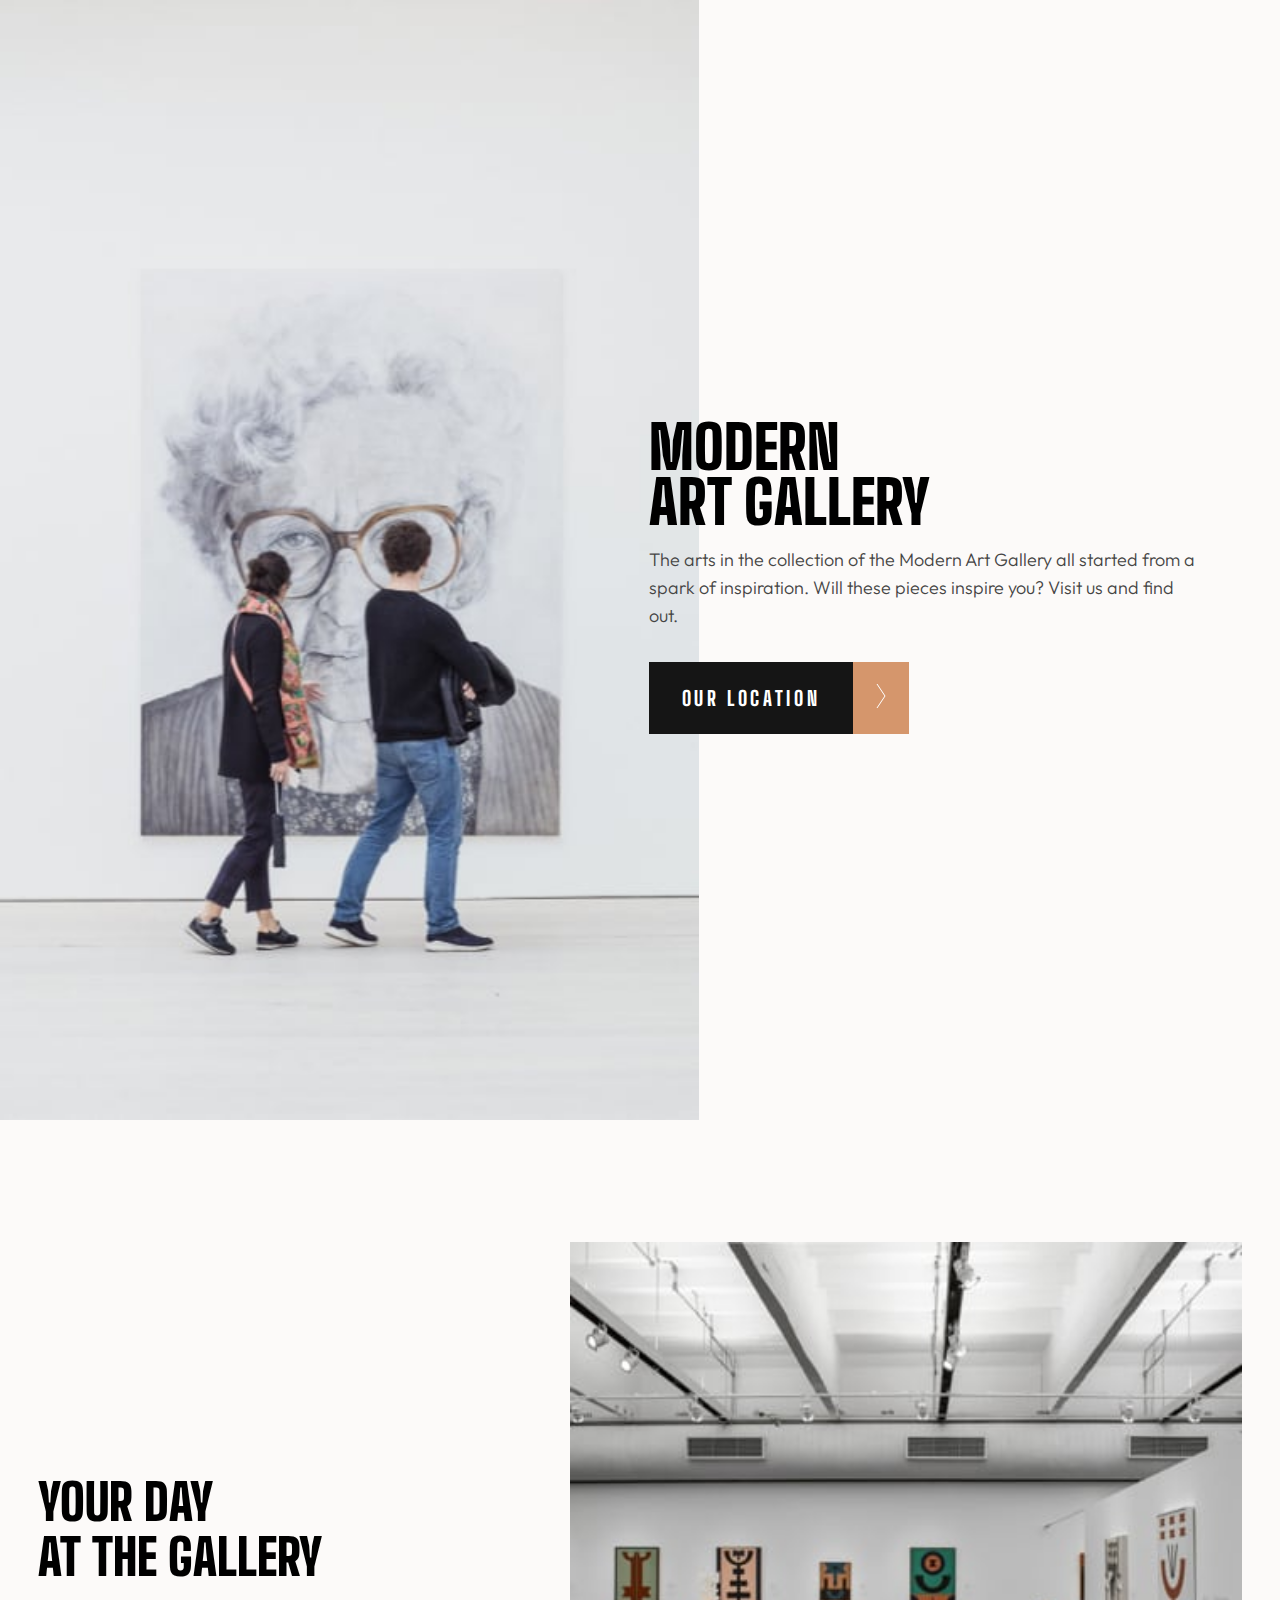
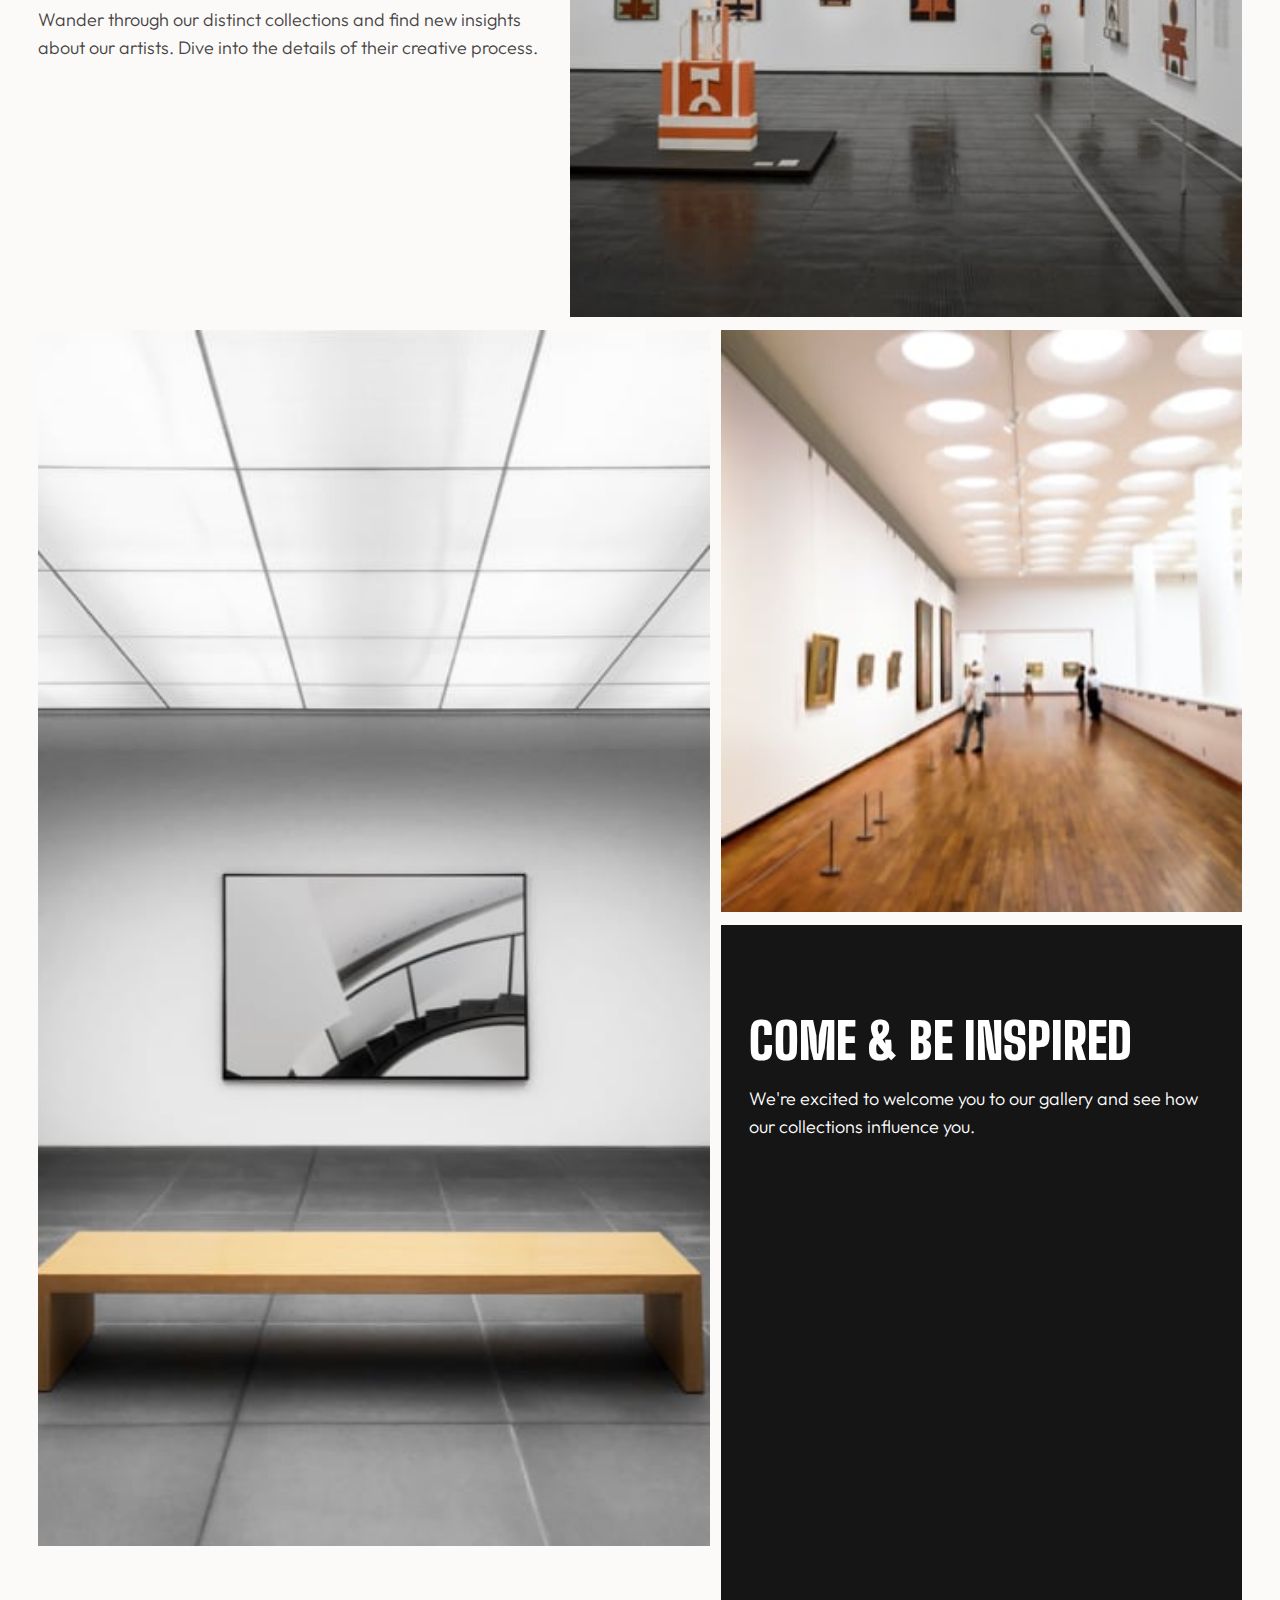
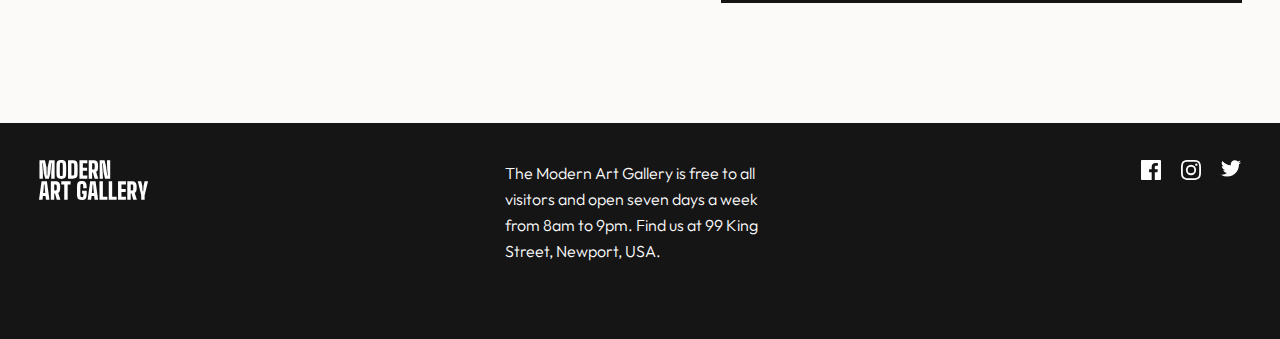
==== index.html @ 454d965f "art gallery" ====
<!DOCTYPE html>
<html lang="en">
<head>
  <meta charset="UTF-8">
  <meta name="viewport" content="width=device-width, initial-scale=1.0">
  <link rel="icon" type="image/png" sizes="32x32" href="./assets/favicon-32x32.png">
  <link rel="stylesheet" href="reset.css">
  <link rel="stylesheet" href="styles.css">
  <link rel="preconnect" href="https://fonts.googleapis.com">
  <link rel="preconnect" href="https://fonts.gstatic.com" crossorigin>
  <link href="https://fonts.googleapis.com/css2?family=Big+Shoulders+Display:wght@900&family=Outfit:wght@300&display=swap" rel="stylesheet">
  <title>Frontend Mentor | Art gallery website</title>
</head>
<body>

  <header>
    <picture>
      <source media="(min-width:1439px)" srcset="./assets/desktop/image-hero.jpg">
      <source media="(min-width:768px)" srcset="./assets/tablet/image-hero.jpg">
      <img src="./assets/mobile/image-hero.jpg" alt="image-hero">
    </picture>
    <div class="starter-div">
      <h1>MODERN <br> ART GALLERY</h1>
      <p>The arts in the collection of the Modern Art Gallery all started from a spark of inspiration. Will these pieces inspire you? Visit us and find out.</p>
      <div class="button-div">
        <a href="location.html">
          <button class="button-big">OUR LOCATION</button>
        </a>
        <a href="location.html">
          <button class="button-small">
            <img src="./assets/icon-arrow-right.svg" alt="icon-arrow-right">
          </button>
        </a>
      </div>
    </div>
  </header>

  <main>
    <div class="container">
          <picture class="grid-1-div">
            <source media="(min-width: 1439px)" srcset="./assets/desktop/image-grid-1.jpg">
            <source media="(min-width: 768px)" srcset="./assets/tablet/image-grid-1.jpg">
            <source srcset="./assets/mobile/image-grid-1.jpg">
            <img src="./assets/mobile/image-grid-1.jpg" alt="gallery">
          </picture>
        <div class="grid-2-div">
          <h1>YOUR DAY <br> AT THE GALLERY</h1>
          <p>Wander through our distinct collections and find new insights about our artists. Dive into the details of their creative process.</p>
        </div>
          <picture class="grid-3-div">
            <source media="(min-width:1439px)" srcset="./assets/desktop/image-grid-2.jpg">
            <source media="(min-width:768px)" srcset="./assets/tablet/image-grid-2.jpg">
            <source srcset="./assets/mobile/image-grid-2.jpg">
            <img src="./assets/mobile/image-grid-2.jpg" alt="image-grid-2">
          </picture>
          <picture class="grid-4-div">
            <source media="(min-width: 1439px)" srcset="./assets/desktop/image-grid-3.jpg">
            <source media="(min-width: 768px)" srcset="./assets/tablet/image-grid-3.jpg">
            <source srcset="./assets/mobile/image-grid-3.jpg">
            <img src="./assets/mobile/image-grid-3.jpg" alt="image-grid-3">
          </picture>
        <div class="grid-5-div inspiration">
          <h1>COME & BE INSPIRED</h1>
          <p>We're excited to welcome you to our gallery and see how our collections influence you.</p>
        </div>
    </div>
  </main>


  <footer>
    <div class="foot-div">
      <img src="./assets/logo-light.svg" alt="logo">
      <p>The Modern Art Gallery is free to all visitors and open seven days a week from 8am to 9pm. Find us at 99 King Street, Newport, USA.</p>
      <div class="soc-media">
      <svg width="20" height="20" xmlns="http://www.w3.org/2000/svg">
        <path d="M18.896 0H1.104C.494 0 0 .494 0 1.104v17.793C0 19.506.494 20 1.104 20h9.58v-7.745H8.076V9.237h2.606V7.01c0-2.583 1.578-3.99 3.883-3.99 1.104 0 2.052.082 2.329.119v2.7h-1.598c-1.254 0-1.496.597-1.496 1.47v1.928h2.989l-.39 3.018h-2.6V20h5.098c.608 0 1.102-.494 1.102-1.104V1.104C20 .494 19.506 0 18.896 0Z" fill="#FFF"/>
      </svg>
      <svg width="20" height="20" xmlns="http://www.w3.org/2000/svg">
        <path d="M10 1.802c2.67 0 2.987.01 4.042.059 2.71.123 3.975 1.409 4.099 4.099.048 1.054.057 1.37.057 4.04 0 2.672-.01 2.988-.057 4.042-.124 2.687-1.387 3.975-4.1 4.099-1.054.048-1.37.058-4.041.058-2.67 0-2.987-.01-4.04-.058-2.718-.124-3.977-1.416-4.1-4.1-.048-1.054-.058-1.37-.058-4.041 0-2.67.01-2.986.058-4.04.124-2.69 1.387-3.977 4.1-4.1 1.054-.048 1.37-.058 4.04-.058ZM10 0C7.284 0 6.944.012 5.877.06 2.246.227.227 2.242.061 5.877.01 6.944 0 7.284 0 10s.012 3.057.06 4.123c.167 3.632 2.182 5.65 5.817 5.817 1.067.048 1.407.06 4.123.06s3.057-.012 4.123-.06c3.629-.167 5.652-2.182 5.816-5.817.05-1.066.061-1.407.061-4.123s-.012-3.056-.06-4.122C19.777 2.249 17.76.228 14.124.06 13.057.01 12.716 0 10 0Zm0 4.865a5.135 5.135 0 1 0 0 10.27 5.135 5.135 0 0 0 0-10.27Zm0 8.468a3.333 3.333 0 1 1 0-6.666 3.333 3.333 0 0 1 0 6.666Zm5.338-9.87a1.2 1.2 0 1 0 0 2.4 1.2 1.2 0 0 0 0-2.4Z" fill="#FFF"/>
      </svg>
      <svg width="20" height="17" xmlns="http://www.w3.org/2000/svg">
        <path d="M20 2.172a8.192 8.192 0 0 1-2.357.646 4.11 4.11 0 0 0 1.805-2.27 8.22 8.22 0 0 1-2.606.996A4.096 4.096 0 0 0 13.847.248c-2.65 0-4.596 2.472-3.998 5.037A11.648 11.648 0 0 1 1.392 1a4.109 4.109 0 0 0 1.27 5.478 4.086 4.086 0 0 1-1.858-.513c-.045 1.9 1.318 3.679 3.291 4.075a4.113 4.113 0 0 1-1.853.07 4.106 4.106 0 0 0 3.833 2.849A8.25 8.25 0 0 1 0 14.658a11.616 11.616 0 0 0 6.29 1.843c7.618 0 11.923-6.434 11.663-12.205A8.354 8.354 0 0 0 20 2.172Z" fill="#FFF"/>'
      </svg>
      </div>
    </div>
  </footer>

</body>
</html>
---- styles.css ----
body {
    font-family: Big Shoulders Display;
    background: #FCFAF9;
}

picture img {
    width: 100%;
}

.starter-div {
    padding: 0px 16px;
}

.starter-div h1 {
    margin: 32px 0px 16px 0px;
    font-family: 'Big Shoulders Display', cursive;
    font-size: 60px;
    font-weight: 900;
    line-height: 55px;
    letter-spacing: 0px;
}

.starter-div p {
    margin: 16px 0px 32px 0px;
    font-family: 'Outfit', sans-serif;
    font-size: 18px;
    font-weight: 300;
    line-height: 28px;
    letter-spacing: 0px;
    text-align: left;
    color: #444444;
}

.button-div {
    display: flex;
}

.button-big {
    cursor: pointer;
    height: 72px;
    width: 204px;
    border-radius: 0px;
    border: 0px;
    background: #151515;
    color: #FFFFFF;
    font-family: 'Big Shoulders Display', cursive;
    font-size: 20px;
    font-weight: 800;
    line-height: 24px;
    letter-spacing: 3.6363637447357178px;
}

.button-small {
    cursor: pointer;
    height: 72px;
    width: 56px;
    border-radius: 0px;
    background: #D5966C;
    border: 0px;
}

.button-small .img {
    height: 24px;
    width: 8px;
    border-radius: 0px;
}

main {
    padding: 0px 16px;
}

.container {
    margin-top: 120px;
    display: flex;
    flex-direction: column;
}

.container img {
    width: 100%;
    margin-bottom: 16px;
}

.container h1 {
    font-family: 'Big Shoulders Display', cursive;
    font-size: 50px;
    font-weight: 900;
    line-height: 55px;
    letter-spacing: 0px;
    margin-bottom: 21px;
    margin-top: 9px;
}

.container p {
    font-family: 'Outfit', sans-serif;
    font-size: 18px;
    font-weight: 300;
    line-height: 28px;
    letter-spacing: 0px;
    text-align: left;
    color: #444444;
    margin-bottom: 32px;
}

.inspiration {
    padding: 48px 24px;
    background: #151515;
}

.inspiration h1 {
    font-family: 'Big Shoulders Display', cursive;
    font-size: 50px;
    font-weight: 900;
    line-height: 45px;
    letter-spacing: 0px;
    text-align: left;
    color: #FFFFFF;
}

.inspiration p {
    font-family: 'Outfit', sans-serif;
    font-size: 18px;
    font-weight: 300;
    line-height: 28px;
    letter-spacing: 0px;
    text-align: left;
    color: #FFFFFF;

}

footer {
    padding: 48px 32px;
    background: #151515;
    margin-top: 120px;
}

footer img {
    width: 110px;
    height: 40px;
    margin-bottom: 38px;
}

footer p {
    font-family: 'Outfit', sans-serif;
    font-size: 16px;
    font-weight: 300;
    line-height: 26px;
    letter-spacing: 0px;
    text-align: left;
    color: #FFFFFF;
    margin-bottom: 38px;
}

.soc-media {
    width: 100px;
    display: flex;
    justify-content: space-between;
}

.soc-media path:hover {
    fill:rgba(213, 150, 108, 1);
    cursor: pointer;
}





/* second page */

.map-div .button-div {
    z-index: 1;
    position: absolute;
}

.map {
    width: 100%;
    height: 550px;
    z-index: -1;
}

.map-div button {
    padding: 0px;
}

.map1-m {
    width: 100%;
}

.map1-t, .map1-d {
    display: none;
}

.location-div {
    padding: 48px 16px 56px 16px;
    background: #151515;
}

.location-div h1 {
    font-family: 'Big Shoulders Display', cursive;
    font-size: 50px;
    font-weight: 900;
    line-height: 45px;
    letter-spacing: 0px;
    text-align: left;
    color: #FFFFFF;
    margin-bottom: 48px;
}

.location-div h2{
    font-family: 'Big Shoulders Display', cursive;
    font-size: 32px;
    font-weight: 900;
    line-height: 32px;
    letter-spacing: 0px;
    text-align: left;
    color: #D5966C;
    margin-bottom: 20px;
}

.location-div p {
    font-family: 'Outfit', sans-serif;
    font-size: 18px;
    font-weight: 300;
    line-height: 28px;
    letter-spacing: 0px;
    text-align: left;
    color: #FFFFFF;
    margin-bottom: 20px;
}

.location-div p:last-child {
    margin-bottom: 0px;
}

.location-footer {
    padding: 48px 32px;
    background: #D5966C;
    margin: 0px;
}

.location-footer .logo {
    width: 110px;
    height: 40px;
    margin-bottom: 38px;
}

.location-footer p {
    font-family: 'Outfit', sans-serif;
    font-size: 16px;
    font-weight: 300;
    line-height: 26px;
    letter-spacing: 0px;
    text-align: left;
    color: #151515;
    margin-bottom: 38px;
}

.location-footer .soc-media2 {
    width: 100px;
    display: flex;
    justify-content: space-between;
}

.soc-media2 path{
    fill: black;
}

.soc-media2 path:hover {
    fill: white;
    cursor: pointer;
}


@media screen and (min-width:768px) {
    header picture {
        width: 56%;
        display: inline-block;
    }

    header {
        display: flex;
        align-items: center;
    }

    main {
        padding: 0px 38px;
    }

    .starter-div {
        width: 44%;
        transform: translateX(-66px);
    }

    .container {
        display: grid;
        grid-template-columns: 1fr 140px 1fr;
        grid-template-rows: 1fr auto 1fr;
        grid-template-areas:
        "t img1 img1"
        "img2 img2 img3"
        "img2 img2 t2";
        gap: 11px;
        margin-bottom: 120px;
    }

    .container img {
        margin-bottom: 0px;
    }

    .grid-1-div {
        grid-area: img1;
    }

    .grid-2-div {
        padding: ;
        grid-area: t;
        display: flex;
        justify-content: center;
        flex-direction: column;
    }

    .grid-3-div {
        grid-area: img2;
    }

    .grid-4-div {
        grid-area: img3;
    }

    .grid-5-div {
        padding: 85px 28px 85px 28px;
        grid-area: t2;
    }

    footer {
        display: flex;
        padding: 0px 39px;
        margin-top: 0px;
        height: 216px;
        align-items: center;
    }

    .foot-div {
        display: flex;
        justify-content: space-between;
        width: 100%;
    }

    footer p {
        width: 281px;
    }

    footer img p {
        margin-bottom: 0px;
    }

    .location-footer {
        padding: 0px 40px;
    }

    .map-div .button-div {
        margin-left: 39px;
    }
}
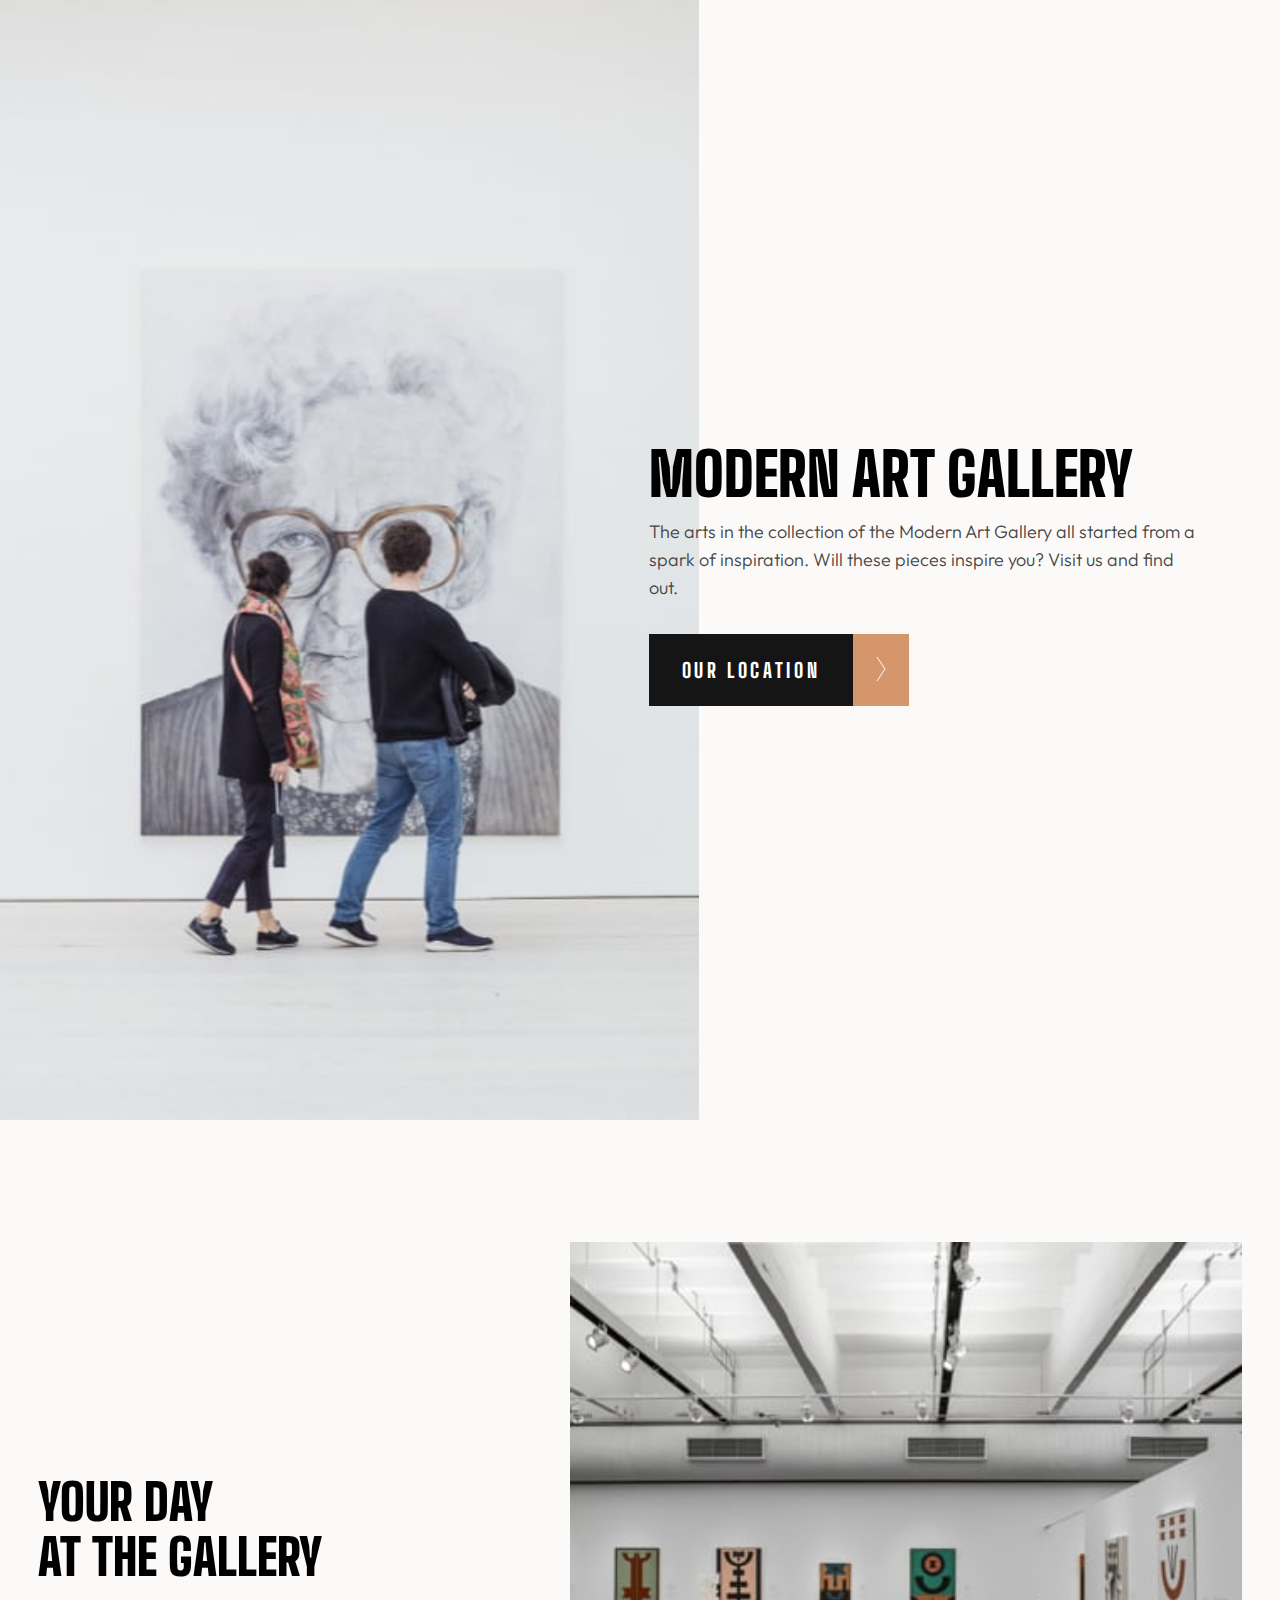
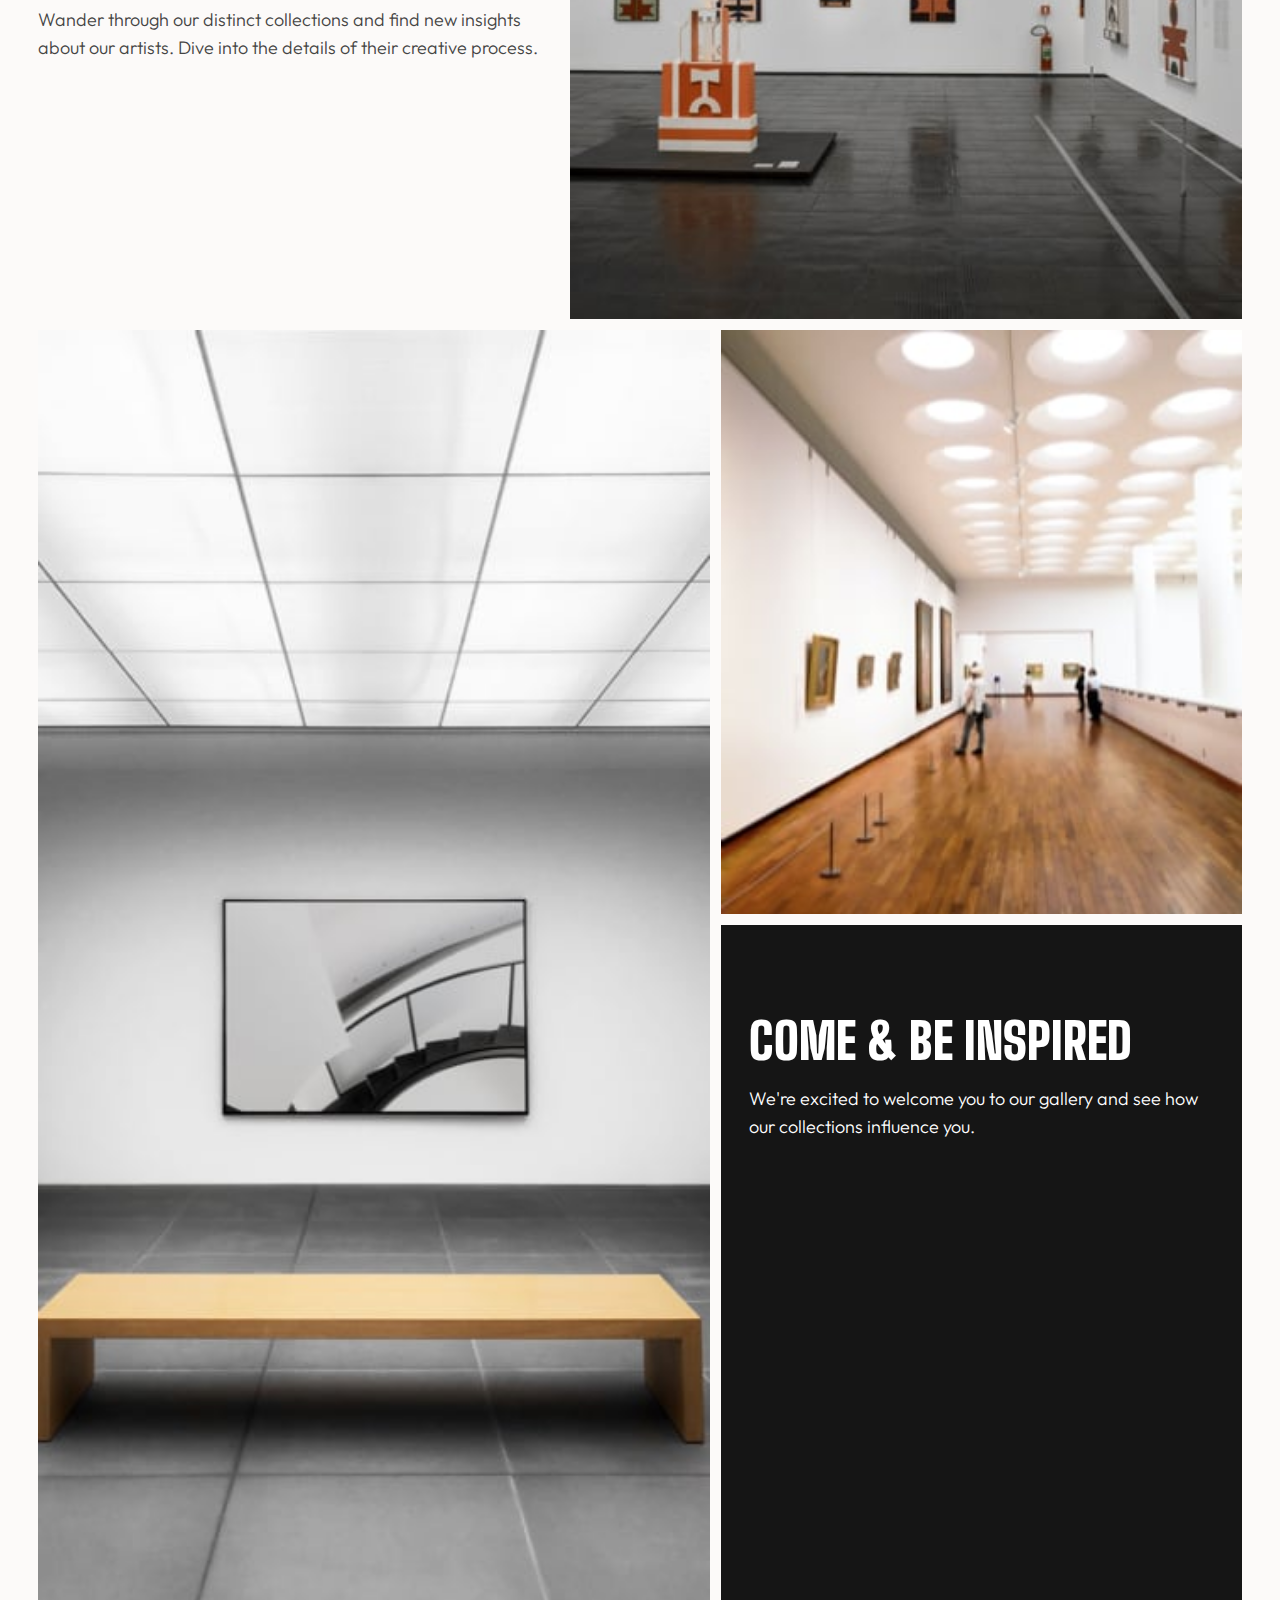
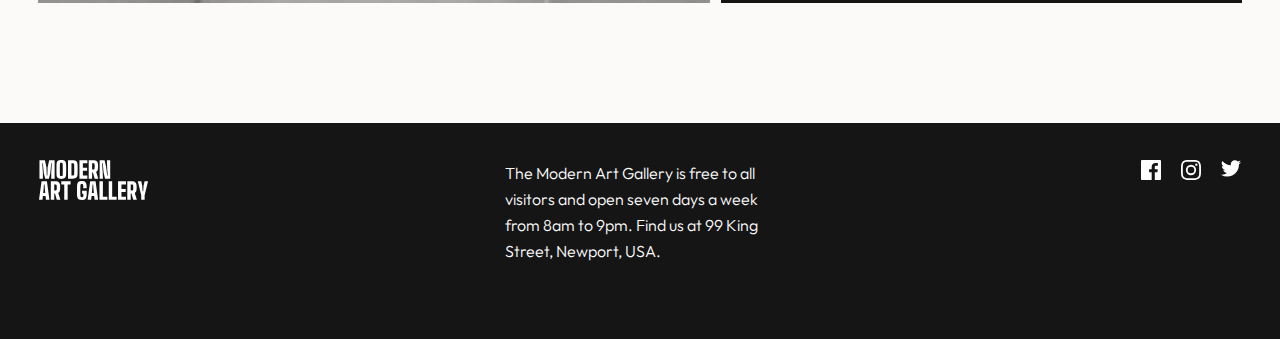
==== commit b669919e: "changes" ====
--- a/index.html
+++ b/index.html
@@ -14,32 +14,55 @@
 <body>
 
   <header>
+    <div class="blackspace"></div>
     <picture>
       <source media="(min-width:1439px)" srcset="./assets/desktop/image-hero.jpg">
       <source media="(min-width:768px)" srcset="./assets/tablet/image-hero.jpg">
+      <source media="(min-width: 375px)" srcset="./assets/mobile/image-hero.jpg">
       <img src="./assets/mobile/image-hero.jpg" alt="image-hero">
     </picture>
+    <div class="whitespace"></div>
     <div class="starter-div">
-      <h1>MODERN <br> ART GALLERY</h1>
-      <p>The arts in the collection of the Modern Art Gallery all started from a spark of inspiration. Will these pieces inspire you? Visit us and find out.</p>
+      <h1>MODERN ART GALLERY</h1>
+      <div class="starter-little">
+        <p>The arts in the collection of the Modern Art Gallery all started from a spark of inspiration. Will these pieces inspire you? Visit us and find out.</p>
       <div class="button-div">
         <a href="location.html">
           <button class="button-big">OUR LOCATION</button>
         </a>
         <a href="location.html">
           <button class="button-small">
-            <img src="./assets/icon-arrow-right.svg" alt="icon-arrow-right">
+            <img class="arrow-img" src="./assets/icon-arrow-right.svg" alt="icon-arrow-right">
           </button>
         </a>
       </div>
+      </div>
     </div>
   </header>
+
+  <div class="starter-div1">
+    <h1>MODERN <br> ART GALLERY</h1>
+    <div class="starter-little1">
+      <p>The arts in the collection of the Modern Art Gallery all started from a spark of inspiration. Will these pieces inspire you? Visit us and find out.</p>
+    <div class="button-div">
+      <a href="location.html">
+        <button class="button-big">OUR LOCATION</button>
+      </a>
+      <a href="location.html">
+        <button class="button-small">
+          <img class="arrow-img" src="./assets/icon-arrow-right.svg" alt="icon-arrow-right">
+        </button>
+      </a>
+    </div>
+    </div>
+  </div>
 
   <main>
     <div class="container">
           <picture class="grid-1-div">
             <source media="(min-width: 1439px)" srcset="./assets/desktop/image-grid-1.jpg">
             <source media="(min-width: 768px)" srcset="./assets/tablet/image-grid-1.jpg">
+            <source media="(min-width: 375px)" srcset="./assets/mobile/image-grid-1.jpg">
             <source srcset="./assets/mobile/image-grid-1.jpg">
             <img src="./assets/mobile/image-grid-1.jpg" alt="gallery">
           </picture>
--- a/styles.css
+++ b/styles.css
@@ -11,6 +11,16 @@
     padding: 0px 16px;
 }
 
+.starter-div1 {
+    display: none;
+}
+
+p {
+    font-size: 18px;
+    font-weight: 300;
+    line-height: 28px;
+}
+
 .starter-div h1 {
     margin: 32px 0px 16px 0px;
     font-family: 'Big Shoulders Display', cursive;
@@ -23,9 +33,6 @@
 .starter-div p {
     margin: 16px 0px 32px 0px;
     font-family: 'Outfit', sans-serif;
-    font-size: 18px;
-    font-weight: 300;
-    line-height: 28px;
     letter-spacing: 0px;
     text-align: left;
     color: #444444;
@@ -92,10 +99,6 @@
 
 .container p {
     font-family: 'Outfit', sans-serif;
-    font-size: 18px;
-    font-weight: 300;
-    line-height: 28px;
-    letter-spacing: 0px;
     text-align: left;
     color: #444444;
     margin-bottom: 32px;
@@ -118,9 +121,6 @@
 
 .inspiration p {
     font-family: 'Outfit', sans-serif;
-    font-size: 18px;
-    font-weight: 300;
-    line-height: 28px;
     letter-spacing: 0px;
     text-align: left;
     color: #FFFFFF;
@@ -272,6 +272,15 @@
 
 
 @media screen and (min-width:768px) {
+    img {
+        height: 100%;
+        object-fit: fill;
+    }
+
+    .arrow-img {
+        height: auto;   
+    }
+
     header picture {
         width: 56%;
         display: inline-block;
@@ -284,6 +293,10 @@
 
     main {
         padding: 0px 38px;
+    }
+
+    .starter-div1 {
+        display: none;
     }
 
     .starter-div {
@@ -361,4 +374,126 @@
     .map-div .button-div {
         margin-left: 39px;
     }
-}
+
+    .location-div {
+        display: flex;
+        padding: 88px 40px 80px 40px;
+        justify-content: space-between;
+    }
+
+    loc-div1 {
+        font-family: Big Shoulders Display;
+        font-size: 55px;
+        font-weight: 900;
+        line-height: 50px;
+        letter-spacing: 0px;
+        text-align: left;
+    }
+
+    .loc-div1 {
+        width: 60%;
+    }
+}
+
+@media screen and (min-width:1440px) {
+    main {
+        padding: 0px;
+    }
+
+    header {
+    display: grid;
+    grid-template-columns: 1fr 1.5fr 1fr;
+    }
+
+    .blackspace {
+        background-color: black;
+        width: 100%;
+        height: 100%;
+    }
+
+    .whitespace {
+
+    }
+
+    .container {
+        padding: 0px 165px;
+        gap: 30px;
+    }
+
+    header picture {
+        width: 100%;
+    }
+
+    .starter-div {
+        display: none;
+    }
+
+    .starter-div1 {
+        display: flex;
+        padding: 0px 165px;
+        justify-content: space-between;
+        height: auto;
+        width: auto;
+        transform: translateY(-700px);
+    }
+
+    .starter-div1 h1 {
+        font-family: Big Shoulders Display;
+        font-size: 96px;
+        font-weight: 900;
+        line-height: 88px;
+        letter-spacing: 0px;
+        text-align: left;
+        margin-left: 40px;
+        mix-blend-mode: difference;
+        color: white;
+    }
+
+    .starter-div1 p {
+        margin-bottom: 64px;
+    }
+
+    .starter-little1 {
+        width: 30%;
+    }
+
+    p {
+        font-family: Outfit;
+        font-size: 22px;
+        font-weight: 300;
+        line-height: 32px;
+        letter-spacing: 0px;
+        text-align: left;
+    }
+
+    footer{
+        padding: 0px 165px;
+    }
+
+    .location-div {
+        padding: 104px 165px 128px 165px;
+        display: flex;
+        justify-content: space-between;
+    }
+
+    .loc-div h1 {
+        font-family: Big Shoulders Display;
+        font-size: 70px;
+        font-weight: 900;
+        line-height: 70px;
+        letter-spacing: 0px;
+        text-align: left;
+    }
+
+    .loc-div1 {
+        width: 40%;
+    }
+
+    .location-footer {
+        padding: 0px 165px;
+    }
+
+    .map-div .button-div {
+        margin-left: 165px;
+    }
+}
